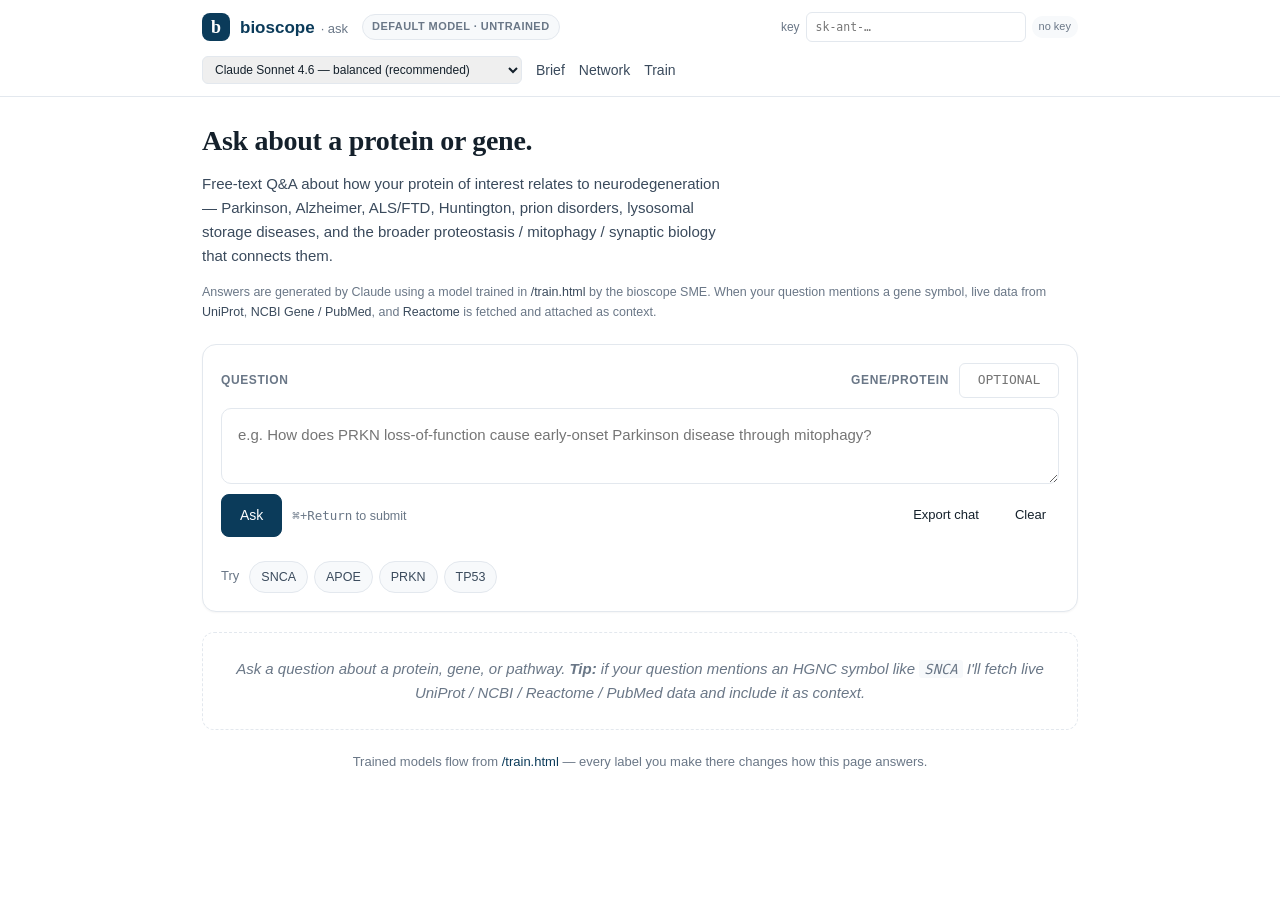
==== ask.html @ 746299c1 "V1.1" ====
<!doctype html>
<html lang="en">
<head>
  <meta charset="utf-8" />
  <meta name="viewport" content="width=device-width, initial-scale=1" />
  <title>bioscope · ask — how does your protein of interest relate to neurodegeneration?</title>
  <meta name="description" content="Ask bioscope free-text questions about how a protein or gene relates to neurodegenerative disease. Answers are generated by Claude using a model trained by the bioscope SME, with live UniProt / NCBI / Reactome / PubMed context attached." />
  <link rel="icon" href="data:image/svg+xml;utf8,<svg xmlns='http://www.w3.org/2000/svg' viewBox='0 0 64 64'><circle cx='32' cy='32' r='28' fill='%230b3b5a'/><text x='50%25' y='56%25' text-anchor='middle' font-family='Georgia,serif' font-size='34' fill='white'>b</text></svg>" />
  <link rel="stylesheet" href="./assets/ask.css" />
</head>
<body>

<header class="site">
  <div class="row">
    <a class="brand" href="./">
      <span class="logo">b</span>
      <span class="name">bioscope<em>· ask</em></span>
    </a>

    <span class="pill" id="model-status-pill" title="Which trained model is answering">Loading…</span>

    <span class="spacer"></span>

    <div class="key-field" title="Stored in your browser only. Sent only to api.anthropic.com.">
      <span style="color: var(--mute)">key</span>
      <input id="api-key-input" type="password" placeholder="sk-ant-…" autocomplete="off" spellcheck="false" />
      <span class="status none" id="api-key-status">no key</span>
    </div>

    <select id="api-model" title="Which Claude model to call" style="padding: 5px 8px; border: 1px solid var(--rule); border-radius: 6px; font-size: 12px;"></select>

    <nav class="site-nav">
      <a href="./">Brief</a>
      <a href="./network.html">Network</a>
      <a href="./train.html">Train</a>
    </nav>
  </div>
</header>

<main>

  <section class="hero">
    <h1>Ask about a protein or gene.</h1>
    <p class="lede">
      Free-text Q&amp;A about how your protein of interest relates to neurodegeneration —
      Parkinson, Alzheimer, ALS/FTD, Huntington, prion disorders, lysosomal storage diseases,
      and the broader proteostasis / mitophagy / synaptic biology that connects them.
    </p>
    <p class="sources">
      Answers are generated by Claude using a model trained in <a href="./train.html">/train.html</a> by the bioscope SME.
      When your question mentions a gene symbol, live data from
      <a href="https://www.uniprot.org/" target="_blank" rel="noopener">UniProt</a>,
      <a href="https://www.ncbi.nlm.nih.gov/" target="_blank" rel="noopener">NCBI Gene / PubMed</a>, and
      <a href="https://reactome.org/" target="_blank" rel="noopener">Reactome</a> is fetched and attached as context.
    </p>
  </section>

  <section class="ask-card">
    <div class="ask-row">
      <div class="top">
        <label>Question</label>
        <span class="spacer"></span>
        <label>Gene/protein</label>
        <input id="gene-hint" type="text" class="gene-hint" placeholder="optional" maxlength="12" />
      </div>
      <textarea id="question" class="q" placeholder="e.g. How does PRKN loss-of-function cause early-onset Parkinson disease through mitophagy?"></textarea>
      <div class="ask-actions">
        <button id="ask-btn" class="primary" type="button">Ask</button>
        <span class="hint"><kbd>⌘</kbd>+<kbd>Return</kbd> to submit</span>
        <span class="spacer"></span>
        <button id="export-conv" class="btn ghost" type="button">Export chat</button>
        <button id="clear-history" class="btn ghost" type="button">Clear</button>
      </div>
      <div class="sample-questions" id="sample-questions"></div>
    </div>
  </section>

  <section class="conv" id="conversation"></section>

  <div class="footer-actions">
    <span>Trained models flow from <a href="./train.html">/train.html</a> — every label you make there changes how this page answers.</span>
  </div>

</main>

<div class="toast-host" id="toast-host"></div>

<script type="module" src="./assets/ask.js"></script>
</body>
</html>
---- assets/ask.css ----
/* bioscope-web ask page — neurodegeneration Q&A interface.
 * Reuses the design tokens from train.css. Single-column chat layout. */

:root {
  --ink: #14202b;
  --ink-soft: #3a4a5c;
  --mute: #6a7787;
  --rule: #e3e8ee;
  --rule-strong: #cdd6e0;
  --panel: #f7f9fb;
  --panel-2: #f0f4f8;
  --accent: #0b3b5a;
  --accent-soft: #e6eef5;
  --warn: #b54708;
  --warn-soft: #fff4e5;
  --ok: #155724;
  --ok-soft: #d1f0d8;
  --danger: #b91c1c;
  --danger-soft: #fee2e2;
  --bg: #ffffff;
  --shadow-1: 0 1px 2px rgba(0, 0, 0, 0.04);
  --shadow-2: 0 4px 12px rgba(0, 0, 0, 0.06);
  --gold: #b45309;
  --gold-soft: #fff7d6;
}
* { box-sizing: border-box; }
html, body { margin: 0; padding: 0; }
body {
  font-family: -apple-system, BlinkMacSystemFont, 'Segoe UI', Roboto, sans-serif;
  font-size: 15px;
  line-height: 1.6;
  color: var(--ink);
  background: var(--bg);
  -webkit-font-smoothing: antialiased;
}
a { color: var(--accent); text-decoration: none; }
a:hover { text-decoration: underline; }
code { font-family: 'SF Mono', Menlo, Consolas, monospace; font-size: 0.92em; background: var(--panel); padding: 1px 5px; border-radius: 3px; }
input, textarea, button, select { font: inherit; color: inherit; }

/* ===== Header ===== */
header.site {
  border-bottom: 1px solid var(--rule);
  background: var(--bg);
  position: sticky; top: 0; z-index: 50;
  backdrop-filter: saturate(180%) blur(8px);
}
header.site .row {
  max-width: 920px; margin: 0 auto;
  padding: 12px 22px;
  display: flex; align-items: center; gap: 14px; flex-wrap: wrap;
}
.brand { display: flex; align-items: center; gap: 10px; font-weight: 600; }
.brand .logo {
  width: 28px; height: 28px; border-radius: 8px;
  background: var(--accent); color: white;
  display: grid; place-items: center;
  font-family: Georgia, serif; font-weight: 700; font-size: 18px;
}
.brand .name { font-size: 17px; }
.brand .name em { font-style: normal; color: var(--mute); font-weight: 500; font-size: 13px; margin-left: 6px; }
.pill {
  font-size: 11px; letter-spacing: 0.04em; text-transform: uppercase;
  padding: 3px 9px; border-radius: 999px; border: 1px solid var(--rule);
  background: var(--panel); color: var(--ink-soft); font-weight: 600;
}
.pill.trained { background: var(--gold-soft); color: var(--gold); border-color: transparent; }
.pill.default { background: var(--panel); color: var(--mute); }
.pill.live { background: #f4e3ff; color: #5d2c87; border-color: transparent; }
.pill.mock { background: var(--accent-soft); color: var(--accent); border-color: transparent; }
.spacer { flex: 1; }
nav.site-nav { display: flex; gap: 14px; font-size: 14px; }
nav.site-nav a { color: var(--ink-soft); }

/* ===== Layout ===== */
main {
  max-width: 920px; margin: 0 auto;
  padding: 22px 22px 60px;
}
.hero {
  margin-bottom: 22px;
}
.hero h1 {
  font-family: Georgia, serif;
  font-size: 28px;
  font-weight: 600;
  letter-spacing: -0.01em;
  margin: 0 0 8px;
}
.hero p.lede {
  color: var(--ink-soft);
  max-width: 64ch;
  margin: 0 0 14px;
}
.hero .sources {
  color: var(--mute);
  font-size: 12.5px;
}
.hero .sources a { color: var(--ink-soft); }

/* ===== Key field (shared with train.html) ===== */
.key-field {
  display: inline-flex; align-items: center; gap: 6px;
  font-size: 12px;
}
.key-field input {
  padding: 5px 9px; border: 1px solid var(--rule); border-radius: 6px;
  font-family: 'SF Mono', monospace; font-size: 11.5px;
  min-width: 220px;
}
.key-field .status { font-size: 11px; padding: 2px 7px; border-radius: 999px; }
.key-field .status.ok { background: var(--ok-soft); color: var(--ok); }
.key-field .status.bad { background: var(--danger-soft); color: var(--danger); }
.key-field .status.none { background: var(--panel); color: var(--mute); }

/* ===== Question input ===== */
.ask-card {
  border: 1px solid var(--rule);
  border-radius: 14px;
  background: var(--bg);
  padding: 18px;
  box-shadow: var(--shadow-1);
}
.ask-row {
  display: flex; flex-direction: column; gap: 10px;
}
.ask-row .top {
  display: flex; gap: 10px; flex-wrap: wrap; align-items: center;
}
.ask-row .top label {
  font-size: 12px; color: var(--mute);
  text-transform: uppercase; letter-spacing: 0.05em; font-weight: 600;
}
.ask-row .top input.gene-hint {
  padding: 6px 10px; border: 1px solid var(--rule); border-radius: 6px;
  font-family: 'SF Mono', monospace; font-size: 13px;
  width: 100px; text-align: center; text-transform: uppercase;
}
.ask-row textarea.q {
  width: 100%;
  min-height: 76px;
  padding: 14px 16px;
  border: 1px solid var(--rule);
  border-radius: 10px;
  font-size: 15px;
  line-height: 1.55;
  resize: vertical;
  background: var(--bg);
  font-family: inherit;
}
.ask-row textarea.q:focus {
  border-color: var(--accent);
  outline: 3px solid var(--accent-soft);
  outline-offset: 0;
}
.ask-actions {
  display: flex; gap: 10px; flex-wrap: wrap; align-items: center;
}
.ask-actions button.primary {
  padding: 9px 18px;
  border: 1px solid var(--accent);
  background: var(--accent);
  color: white;
  border-radius: 8px;
  font-size: 14px;
  font-weight: 500;
  cursor: pointer;
  transition: background 0.12s;
}
.ask-actions button.primary:hover { background: #0a324d; }
.ask-actions button.primary:disabled { background: var(--mute); border-color: var(--mute); cursor: progress; }
.ask-actions .hint { color: var(--mute); font-size: 12.5px; }

.sample-questions {
  display: flex; flex-wrap: wrap; gap: 6px; margin-top: 14px;
}
.sample-questions .lbl { color: var(--mute); font-size: 13px; margin-right: 4px; align-self: center; }
.sample-questions .chip {
  font-size: 12.5px;
  padding: 5px 11px;
  border: 1px solid var(--rule);
  border-radius: 999px;
  background: var(--panel);
  color: var(--ink-soft);
  cursor: pointer;
  transition: all 0.12s;
}
.sample-questions .chip:hover { border-color: var(--accent); color: var(--accent); background: var(--accent-soft); }

/* ===== Conversation turns ===== */
.conv {
  margin-top: 20px;
  display: flex; flex-direction: column; gap: 20px;
}
.turn {
  display: flex; flex-direction: column; gap: 6px;
}
.turn .who {
  font-size: 11px;
  letter-spacing: 0.04em;
  text-transform: uppercase;
  font-weight: 700;
  color: var(--mute);
}
.turn.user .who { color: var(--accent); }
.turn.assistant .who { color: var(--gold); }
.turn .bubble {
  padding: 14px 18px;
  border-radius: 12px;
  background: var(--bg);
  border: 1px solid var(--rule);
}
.turn.user .bubble {
  background: var(--accent-soft);
  border-color: transparent;
}
.turn.assistant .bubble {
  background: var(--bg);
  border-color: var(--rule);
  box-shadow: var(--shadow-1);
}
.turn.assistant.streaming .bubble::after {
  content: '▋'; color: var(--accent); animation: blink 1s steps(1) infinite; margin-left: 2px;
}
@keyframes blink { 50% { opacity: 0; } }
.turn .bubble h1 { font-size: 18px; margin: 0 0 8px; font-family: Georgia, serif; }
.turn .bubble h2 { font-size: 15px; margin: 14px 0 4px; font-family: Georgia, serif; }
.turn .bubble h3 { font-size: 14px; margin: 12px 0 4px; }
.turn .bubble p { margin: 8px 0; }
.turn .bubble p:first-child { margin-top: 0; }
.turn .bubble p:last-child { margin-bottom: 0; }
.turn .bubble ul { padding-left: 22px; margin: 8px 0; }
.turn .bubble strong { color: var(--ink); }
.turn .bubble em { font-style: italic; }
.turn .meta {
  font-size: 11.5px;
  color: var(--mute);
  display: flex; gap: 10px; flex-wrap: wrap;
}
.turn .meta .tag {
  padding: 2px 8px;
  border-radius: 999px;
  background: var(--panel);
  border: 1px solid var(--rule);
}
.turn .meta .tag.cited {
  background: var(--gold-soft);
  color: var(--gold);
  border-color: transparent;
}

/* ===== Citations panel ===== */
.citations {
  margin-top: 10px;
  padding: 10px 14px;
  background: var(--panel);
  border: 1px solid var(--rule);
  border-radius: 10px;
  font-size: 12.5px;
}
.citations h4 {
  margin: 0 0 6px; font-size: 11px;
  text-transform: uppercase; letter-spacing: 0.05em;
  color: var(--mute); font-weight: 600;
}
.citations ul { padding-left: 18px; margin: 0; }
.citations li { margin: 2px 0; }
.citations li a { font-family: 'SF Mono', monospace; }

/* ===== Toast (shared) ===== */
.toast-host {
  position: fixed; bottom: 20px; left: 50%; transform: translateX(-50%);
  z-index: 300;
  display: flex; flex-direction: column; gap: 8px;
}
.toast {
  padding: 10px 16px;
  background: var(--ink);
  color: white;
  border-radius: 8px;
  font-size: 13px;
  box-shadow: 0 6px 20px rgba(0, 0, 0, 0.25);
  max-width: 460px;
}
.toast.ok { background: var(--ok); }
.toast.warn { background: var(--warn); }
.toast.danger { background: var(--danger); }

/* ===== Buttons (shared simple styles) ===== */
.btn {
  padding: 7px 12px; border-radius: 8px;
  border: 1px solid var(--rule); background: var(--bg);
  color: var(--ink); font-size: 13px; cursor: pointer;
}
.btn:hover { border-color: var(--accent); color: var(--accent); }
.btn.ghost { border-color: transparent; }

.footer-actions {
  margin-top: 22px;
  display: flex; gap: 10px; justify-content: center;
  font-size: 13px; color: var(--mute);
}

/* Empty-state intro */
.empty-intro {
  padding: 24px; text-align: center;
  border: 1px dashed var(--rule); border-radius: 12px;
  color: var(--mute); font-style: italic;
}
.empty-intro p { margin: 0; }

@media (max-width: 600px) {
  .hero h1 { font-size: 22px; }
}
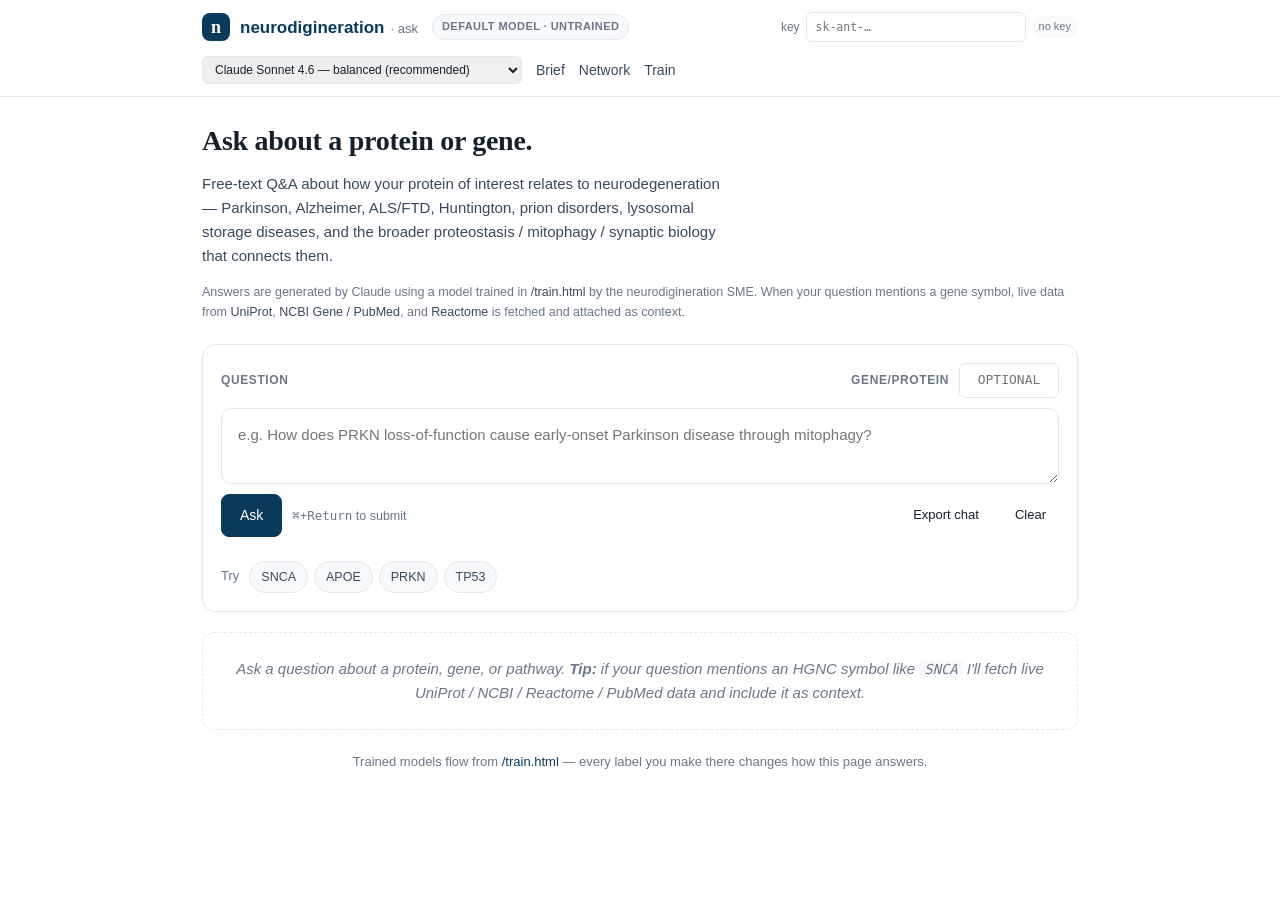
==== commit 6b851698: "name change" ====
--- a/ask.html
+++ b/ask.html
@@ -3,9 +3,9 @@
 <head>
   <meta charset="utf-8" />
   <meta name="viewport" content="width=device-width, initial-scale=1" />
-  <title>bioscope · ask — how does your protein of interest relate to neurodegeneration?</title>
-  <meta name="description" content="Ask bioscope free-text questions about how a protein or gene relates to neurodegenerative disease. Answers are generated by Claude using a model trained by the bioscope SME, with live UniProt / NCBI / Reactome / PubMed context attached." />
-  <link rel="icon" href="data:image/svg+xml;utf8,<svg xmlns='http://www.w3.org/2000/svg' viewBox='0 0 64 64'><circle cx='32' cy='32' r='28' fill='%230b3b5a'/><text x='50%25' y='56%25' text-anchor='middle' font-family='Georgia,serif' font-size='34' fill='white'>b</text></svg>" />
+  <title>neurodigineration · ask — how does your protein of interest relate to neurodegeneration?</title>
+  <meta name="description" content="Ask neurodigineration free-text questions about how a protein or gene relates to neurodegenerative disease. Answers are generated by Claude using a model trained by the neurodigineration SME, with live UniProt / NCBI / Reactome / PubMed context attached." />
+  <link rel="icon" href="data:image/svg+xml;utf8,<svg xmlns='http://www.w3.org/2000/svg' viewBox='0 0 64 64'><circle cx='32' cy='32' r='28' fill='%230b3b5a'/><text x='50%25' y='56%25' text-anchor='middle' font-family='Georgia,serif' font-size='34' fill='white'>n</text></svg>" />
   <link rel="stylesheet" href="./assets/ask.css" />
 </head>
 <body>
@@ -13,8 +13,8 @@
 <header class="site">
   <div class="row">
     <a class="brand" href="./">
-      <span class="logo">b</span>
-      <span class="name">bioscope<em>· ask</em></span>
+      <span class="logo">n</span>
+      <span class="name">neurodigineration<em>· ask</em></span>
     </a>
 
     <span class="pill" id="model-status-pill" title="Which trained model is answering">Loading…</span>
@@ -47,7 +47,7 @@
       and the broader proteostasis / mitophagy / synaptic biology that connects them.
     </p>
     <p class="sources">
-      Answers are generated by Claude using a model trained in <a href="./train.html">/train.html</a> by the bioscope SME.
+      Answers are generated by Claude using a model trained in <a href="./train.html">/train.html</a> by the neurodigineration SME.
       When your question mentions a gene symbol, live data from
       <a href="https://www.uniprot.org/" target="_blank" rel="noopener">UniProt</a>,
       <a href="https://www.ncbi.nlm.nih.gov/" target="_blank" rel="noopener">NCBI Gene / PubMed</a>, and
--- a/assets/ask.css
+++ b/assets/ask.css
@@ -1,4 +1,4 @@
-/* bioscope-web ask page — neurodegeneration Q&A interface.
+/* neurodigineration ask page — neurodegeneration Q&A interface.
  * Reuses the design tokens from train.css. Single-column chat layout. */
 
 :root {
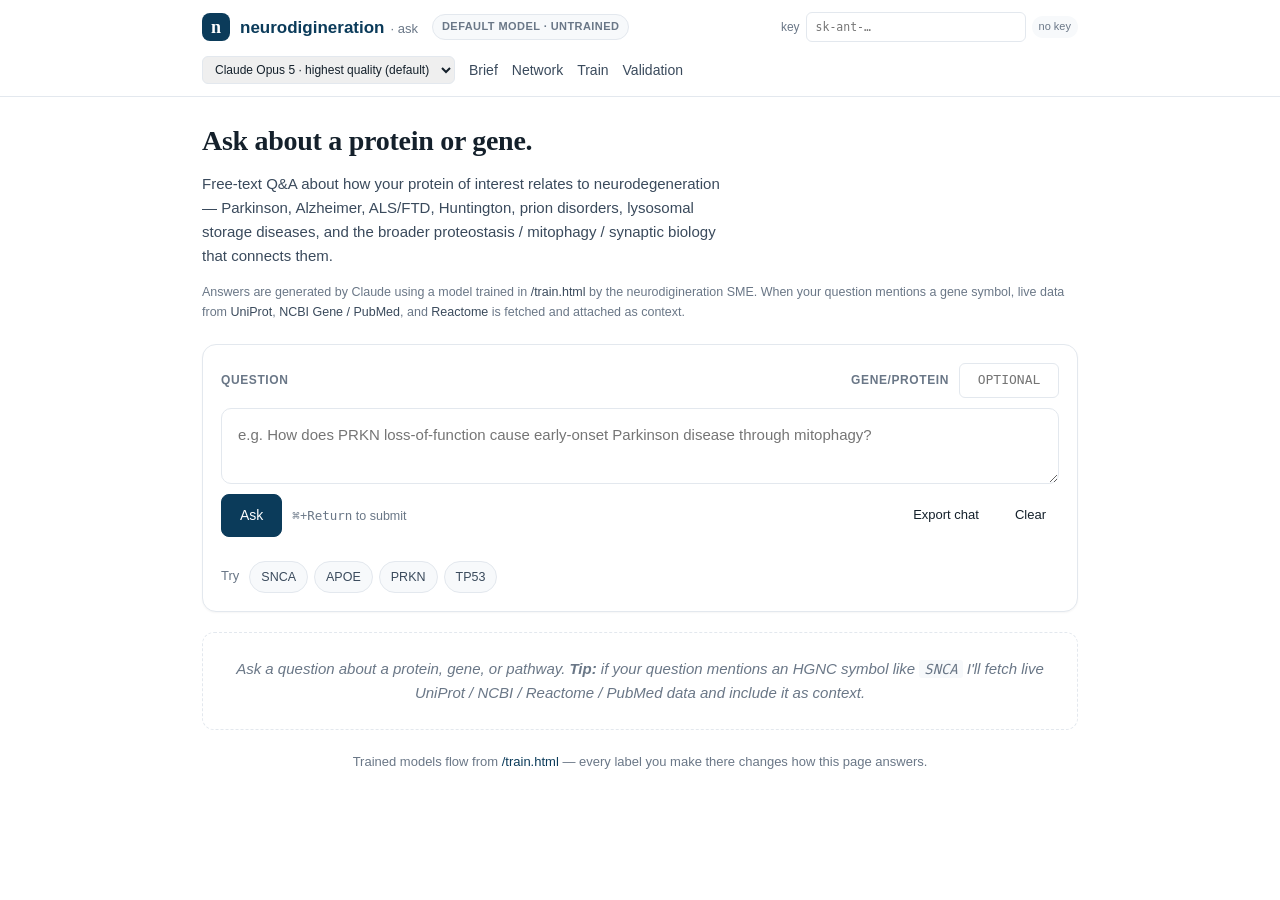
==== commit 6fe045cb: "Round 7 model + network page expansion; sync with site copy Model (assets/model.js) - Network verdic" ====
--- a/ask.html
+++ b/ask.html
@@ -33,6 +33,7 @@
       <a href="./">Brief</a>
       <a href="./network.html">Network</a>
       <a href="./train.html">Train</a>
+      <a href="./validation.html">Validation</a>
     </nav>
   </div>
 </header>
